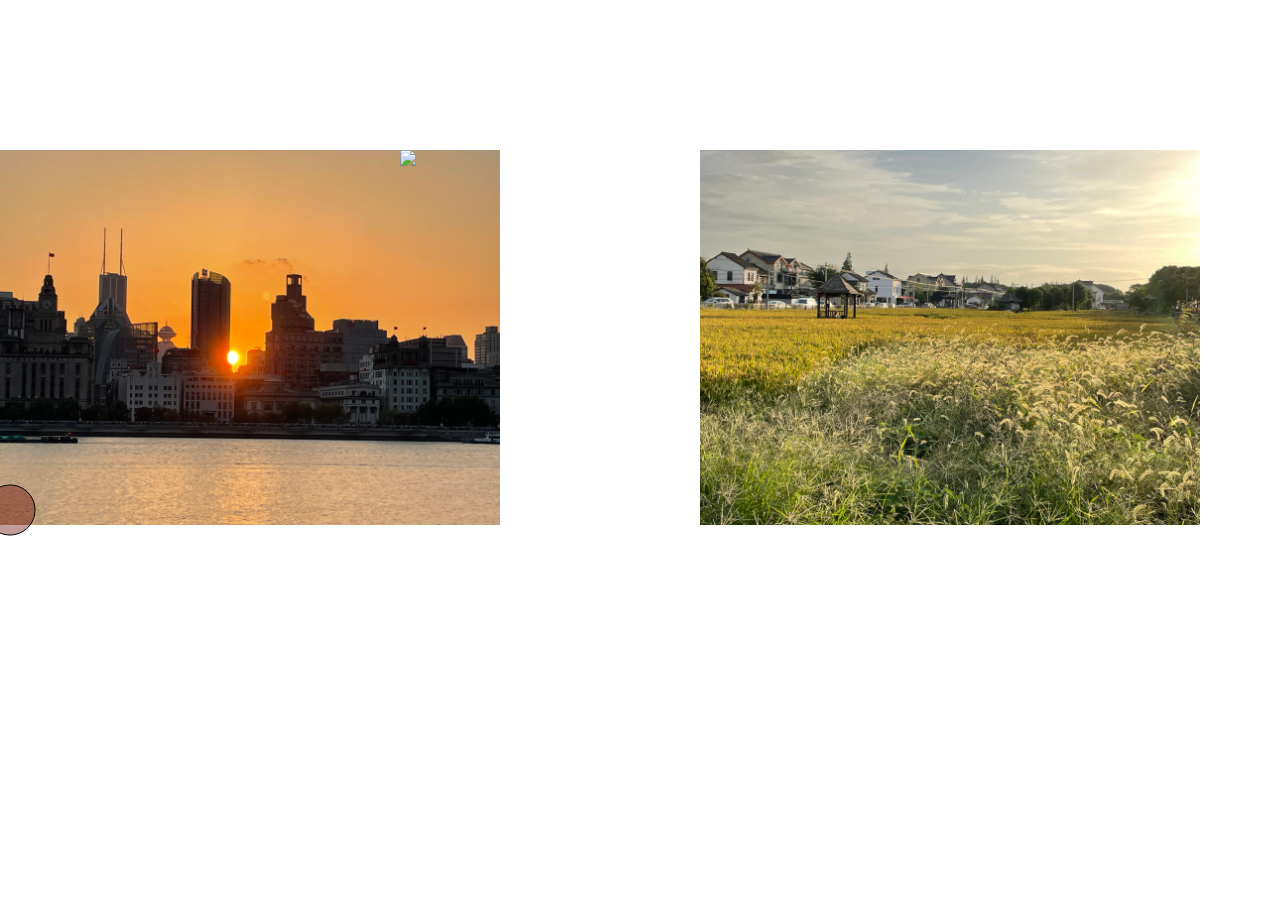
==== project b version 2/index.html @ 4b22ccb6 "tutorail" ====
<!DOCTYPE html>
<html lang="en">
  <head>
    <meta charset="utf-8" />
    <meta name="viewport" content="width=device-width, initial-scale=1.0">

    <title>Sketch</title>

    <link rel="stylesheet" type="text/css" href="style.css">

    <script src="libraries/p5.min.js"></script>
    <script src="libraries/p5.sound.min.js"></script>
  </head>

  <body>
    
    
    <div id="stage">
      <!-- <div id="container"></div> -->
      <img src="images/mapsunset.jpeg" class="background" width="500">
      <img src="images/map.png" id="map"  width="500px" style="visibility:hidden;">
      
      <img src="images/field.jpg" id="field" width="500px">
      <img src="images/doorandtree.PNG" class="connecter" width="500px">
      <div id="container"></div>
      

    </div>
    <script src="sketch.js"></script>
  </body>
</html>
---- project b version 2/style.css ----
html, body {
  margin: 0;
  padding: 0;
}

canvas {
  display: block;
}

#stage{
height: 550px;
  width: 3000px;
  position:relative;
  top: 150px;
}
#container{
  position:absolute;
  bottom:150px;
}

#field{
  position:absolute;
  left: 700px;
}

.background{
  position:absolute;
  
  /* margin-top: 100px; */
}
#map{
  position:absolute;
  top: 54px;
  left:110px;
}
.connecter{
  position:absolute;
  left:400px;
}
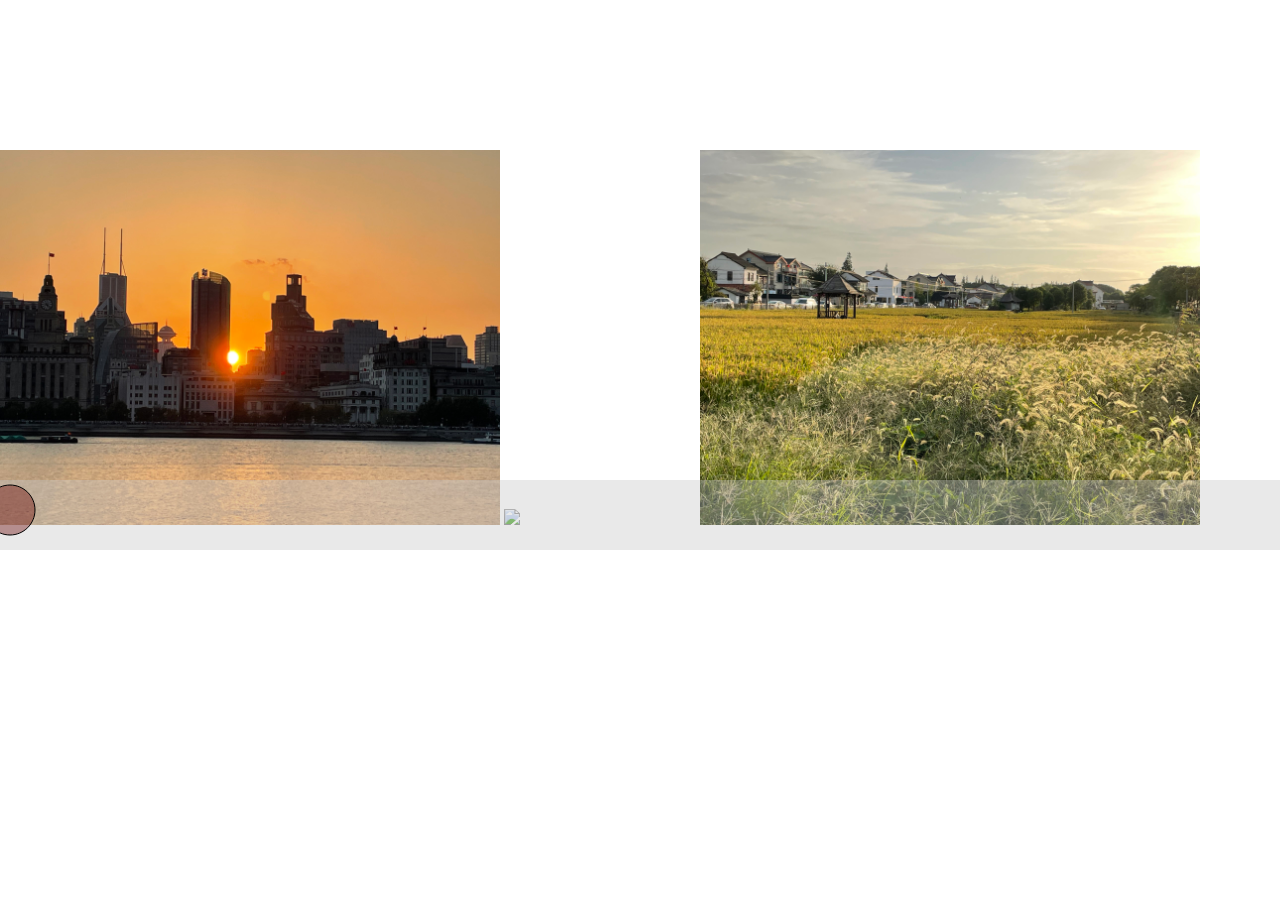
==== commit 76364bdb: "some changes" ====
--- a/project b version 2/index.html
+++ b/project b version 2/index.html
@@ -17,11 +17,11 @@
     
     <div id="stage">
       <!-- <div id="container"></div> -->
-      <img src="images/mapsunset.jpeg" class="background" width="500">
-      <img src="images/map.png" id="map"  width="500px" style="visibility:hidden;">
+      <img src="images/mapsunset.jpeg" class="backgrounds" width="500">
+      <img src="images/map.png" class="toppings"  width="500px" style="visibility:hidden;">
       
       <img src="images/field.jpg" id="field" width="500px">
-      <img src="images/doorandtree.PNG" class="connecter" width="500px">
+      <img src="images/doorandtree.PNG" class="connecters" width="500px">
       <div id="container"></div>
       
 
--- a/project b version 2/style.css
+++ b/project b version 2/style.css
@@ -28,7 +28,7 @@
   
   /* margin-top: 100px; */
 }
-#map{
+.toppings{
   position:absolute;
   top: 54px;
   left:110px;
